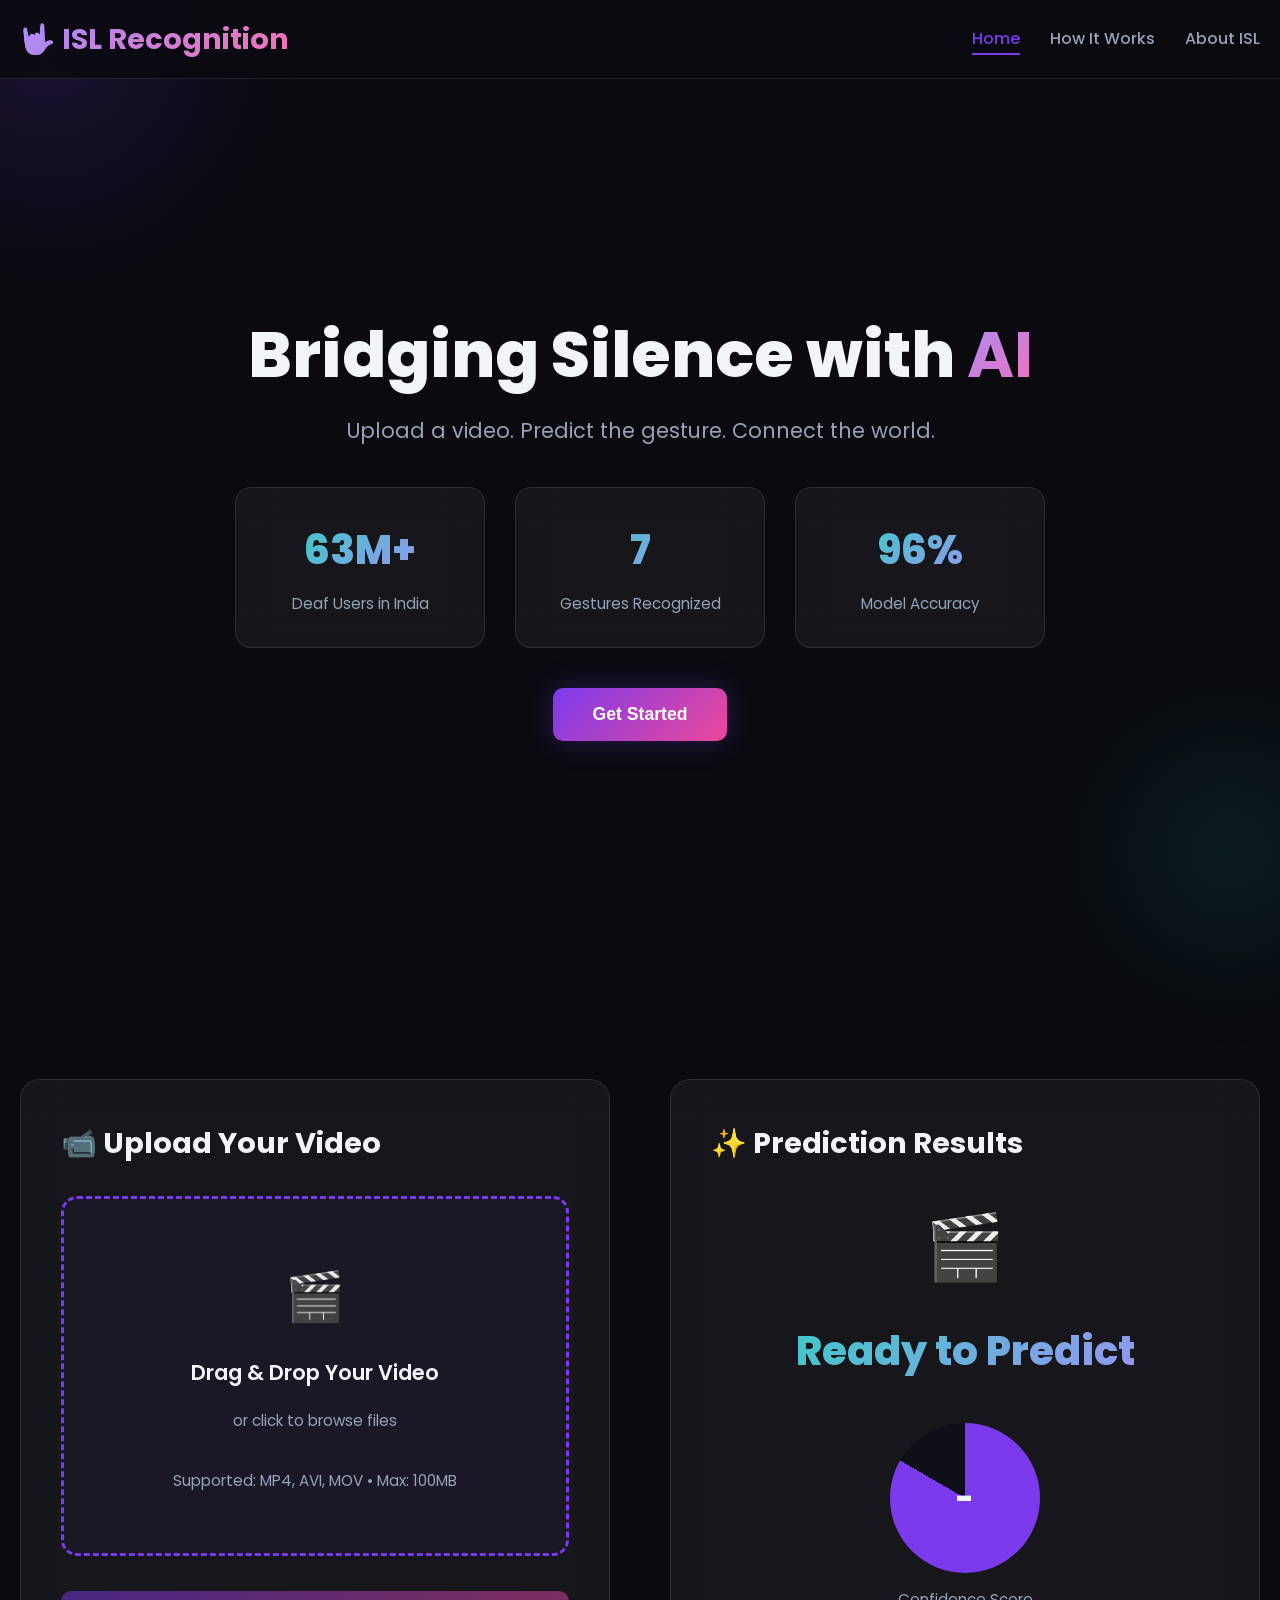
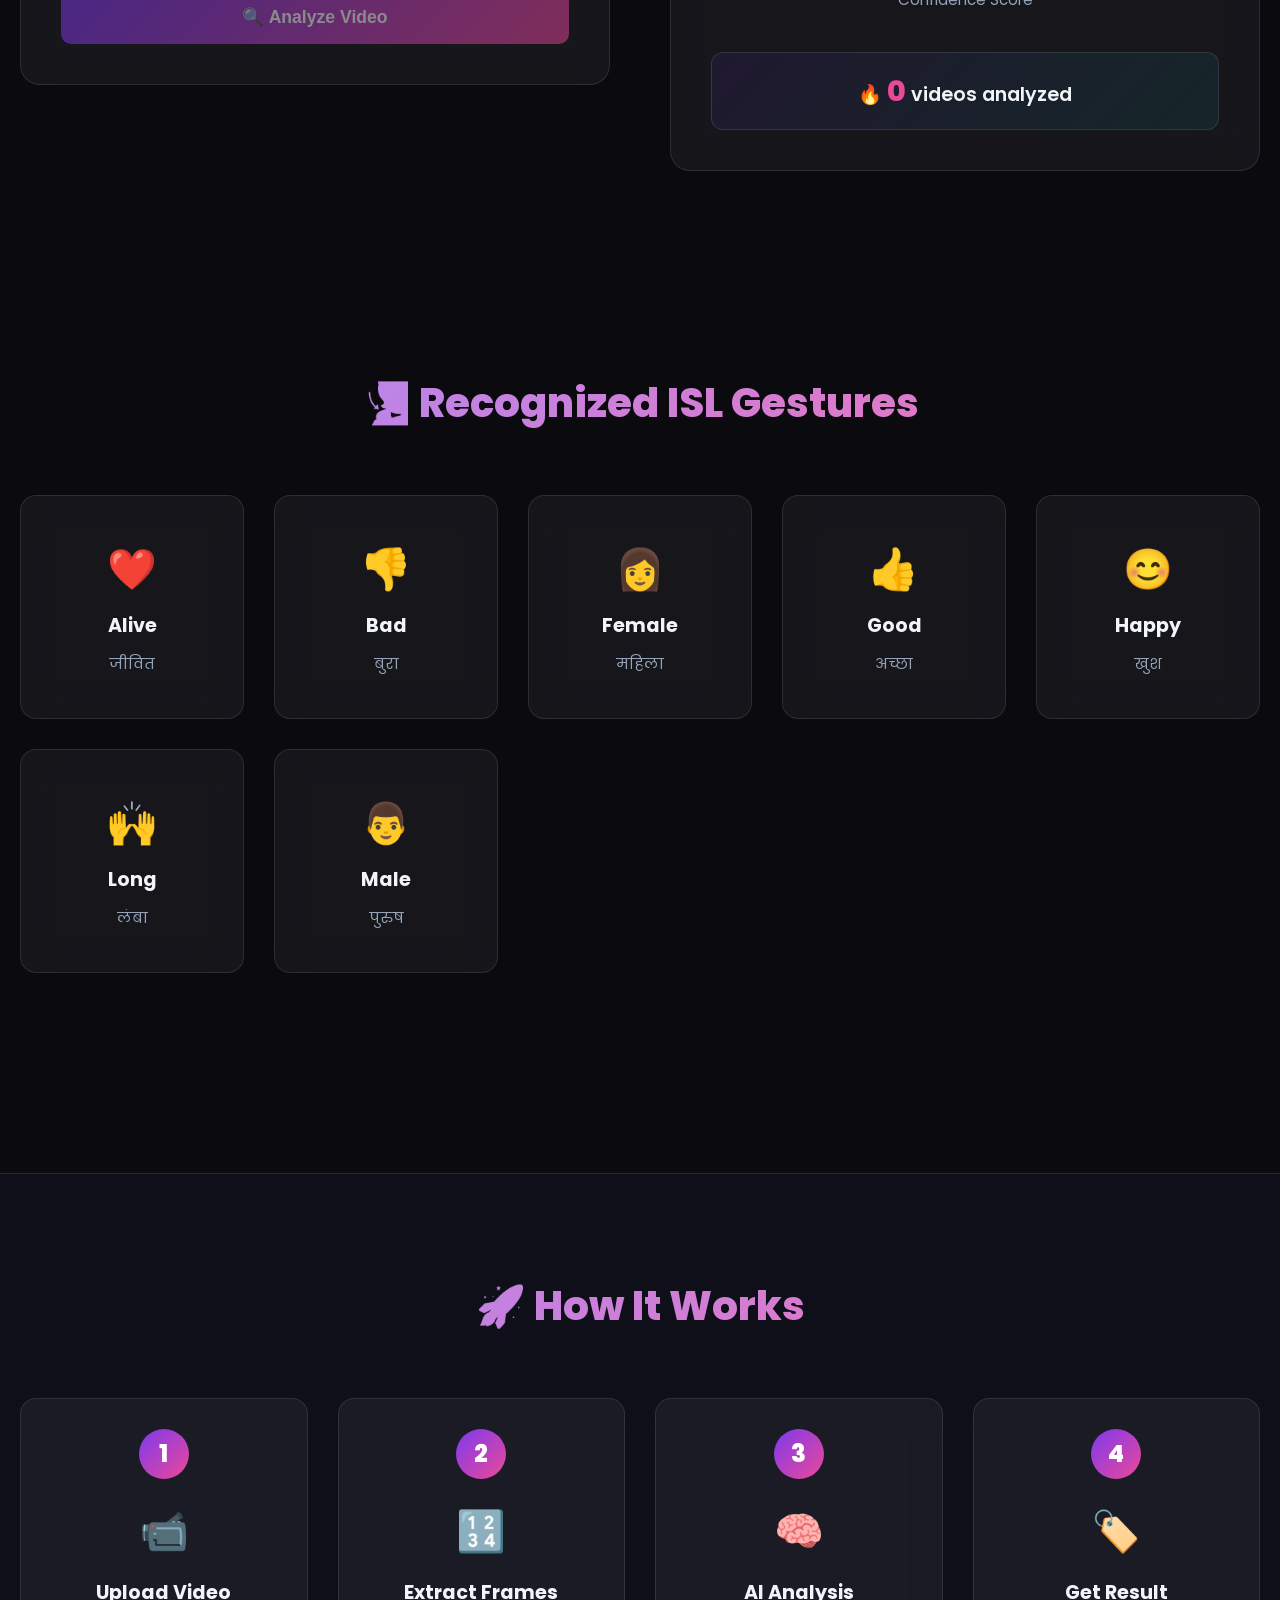
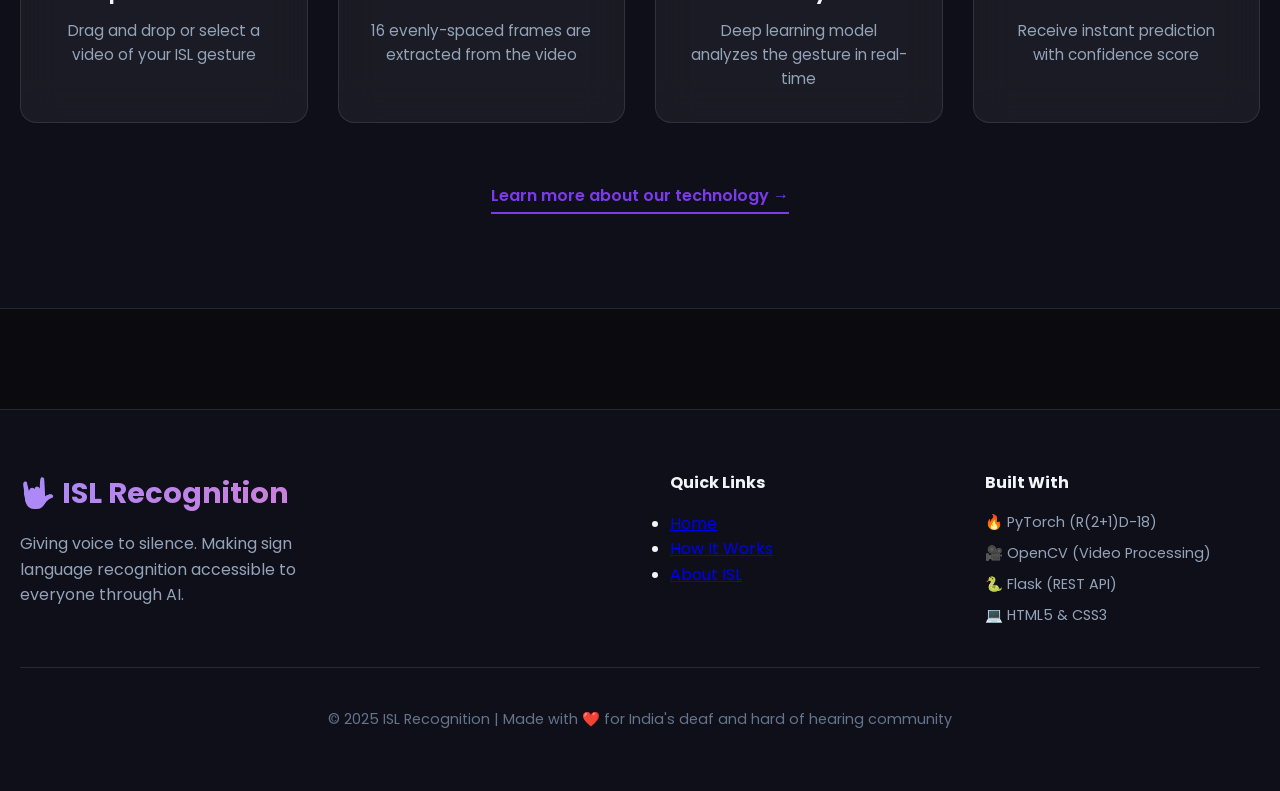
==== webapp/index.html @ 6217323d "Initial commit" ====
<!DOCTYPE html>
<html lang="en">
<head>
    <meta charset="UTF-8">
    <meta name="viewport" content="width=device-width, initial-scale=1.0">
    <title>ISL Recognition — Bridging Silence with AI</title>
    <link rel="stylesheet" href="style.css">
    <link href="https://fonts.googleapis.com/css2?family=Poppins:wght@300;400;500;600;700;800&display=swap" rel="stylesheet">
</head>
<body>
    <!-- Navigation -->
    <nav>
        <div class="nav-container">
            <div class="nav-logo">🤟 ISL Recognition</div>
            <ul class="nav-links">
                <li><a href="index.html" class="active">Home</a></li>
                <li><a href="how-it-works.html">How It Works</a></li>
                <li><a href="about.html">About ISL</a></li>
            </ul>
        </div>
    </nav>

    <main>
        <!-- Hero Section -->
        <section class="hero">
            <div class="hero-content">
                <h1>Bridging Silence with <strong>AI</strong></h1>
                <p>Upload a video. Predict the gesture. Connect the world.</p>
                
                <div class="stat-counters">
                    <div class="stat-card">
                        <div class="stat-number">63M+</div>
                        <div class="stat-label">Deaf Users in India</div>
                    </div>
                    <div class="stat-card">
                        <div class="stat-number">7</div>
                        <div class="stat-label">Gestures Recognized</div>
                    </div>
                    <div class="stat-card">
                        <div class="stat-number">96%</div>
                        <div class="stat-label">Model Accuracy</div>
                    </div>
                </div>

                <button class="hero-cta" onclick="document.querySelector('.upload-section').scrollIntoView({behavior: 'smooth'})">
                    Get Started
                </button>
            </div>
        </section>

        <!-- Upload & Prediction Section -->
        <section class="upload-section container">
            <!-- Upload Card -->
            <div class="upload-card">
                <h2>📹 Upload Your Video</h2>
                
                <div class="drop-zone" id="drop-zone">
                    <div class="drop-zone-content">
                        <div class="drop-zone-icon">🎬</div>
                        <div class="drop-zone-text">Drag & Drop Your Video</div>
                        <div class="drop-zone-subtext">or click to browse files</div>
                        <div class="drop-zone-subtext" style="margin-top: 15px; color: #94a3b8;">Supported: MP4, AVI, MOV • Max: 100MB</div>
                    </div>
                    <input type="file" id="video-upload" class="file-input" accept="video/mp4,video/avi,video/mov,video/quicktime,video/x-msvideo">
                </div>

                <video id="video-preview" class="video-preview" controls>
                    <source id="video-source" type="video/mp4">
                    Your browser does not support the video tag.
                </video>

                <div class="file-info" id="file-info" style="display: none;"></div>

                <div style="display: flex; gap: 10px; margin-top: 15px;">
                    <button id="upload-analyze-btn" class="analyze-btn" style="flex: 1;" disabled>🔍 Analyze Video</button>
                    <button id="change-video-btn" class="analyze-btn" style="flex: 1; background: linear-gradient(135deg, var(--teal), var(--pink)); display: none;" onclick="document.getElementById('video-upload').click()">📁 Change Video</button>
                </div>
            </div>

            <!-- Prediction Card -->
            <div class="prediction-card">
                <h2>✨ Prediction Results</h2>
                
                <div class="prediction-display">
                    <div class="prediction-icon" id="prediction-icon">🎬</div>
                    <div class="prediction-name" id="prediction-name">Ready to Predict</div>
                </div>

                <div class="confidence-meter">
                    <div class="confidence-circle">
                        <div class="confidence-value" id="confidence-value">-</div>
                    </div>
                    <div class="confidence-label">Confidence Score</div>
                </div>

                <div class="class-probabilities" id="class-probabilities" style="display: none;">
                    <div id="prob-bars-container"></div>
                </div>

                <div class="hit-counter">
                    🔥 <span class="hit-number" id="hit-counter">0</span> videos analyzed
                </div>

                <div class="file-info" id="frames-info" style="margin-top: 20px; border-left-color: #14b8a6; display: none;"></div>
            </div>
        </section>

        <!-- Gesture Library Section -->
        <section class="gesture-section container">
            <h2 class="section-title">🧏 Recognized ISL Gestures</h2>
            
            <div class="gesture-grid">
                <div class="gesture-card" data-gesture="alive">
                    <div class="gesture-card-content">
                        <div class="gesture-icon">❤️</div>
                        <div class="gesture-name">Alive</div>
                        <div class="gesture-hindi">जीवित</div>
                    </div>
                </div>
                
                <div class="gesture-card" data-gesture="bad">
                    <div class="gesture-card-content">
                        <div class="gesture-icon">👎</div>
                        <div class="gesture-name">Bad</div>
                        <div class="gesture-hindi">बुरा</div>
                    </div>
                </div>
                
                <div class="gesture-card" data-gesture="female">
                    <div class="gesture-card-content">
                        <div class="gesture-icon">👩</div>
                        <div class="gesture-name">Female</div>
                        <div class="gesture-hindi">महिला</div>
                    </div>
                </div>
                
                <div class="gesture-card" data-gesture="good">
                    <div class="gesture-card-content">
                        <div class="gesture-icon">👍</div>
                        <div class="gesture-name">Good</div>
                        <div class="gesture-hindi">अच्छा</div>
                    </div>
                </div>
                
                <div class="gesture-card" data-gesture="happy">
                    <div class="gesture-card-content">
                        <div class="gesture-icon">😊</div>
                        <div class="gesture-name">Happy</div>
                        <div class="gesture-hindi">खुश</div>
                    </div>
                </div>
                
                <div class="gesture-card" data-gesture="long">
                    <div class="gesture-card-content">
                        <div class="gesture-icon">🙌</div>
                        <div class="gesture-name">Long</div>
                        <div class="gesture-hindi">लंबा</div>
                    </div>
                </div>
                
                <div class="gesture-card" data-gesture="male">
                    <div class="gesture-card-content">
                        <div class="gesture-icon">👨</div>
                        <div class="gesture-name">Male</div>
                        <div class="gesture-hindi">पुरुष</div>
                    </div>
                </div>
            </div>
        </section>

        <!-- How It Works Section -->
        <section class="how-it-works container">
            <h2 class="section-title" style="margin-bottom: 60px;">🚀 How It Works</h2>
            
            <div class="steps-container">
                <div class="step">
                    <div class="step-number">1</div>
                    <div class="step-icon">📹</div>
                    <h3>Upload Video</h3>
                    <p>Drag and drop or select a video of your ISL gesture</p>
                </div>
                
                <div class="step">
                    <div class="step-number">2</div>
                    <div class="step-icon">🔢</div>
                    <h3>Extract Frames</h3>
                    <p>16 evenly-spaced frames are extracted from the video</p>
                </div>
                
                <div class="step">
                    <div class="step-number">3</div>
                    <div class="step-icon">🧠</div>
                    <h3>AI Analysis</h3>
                    <p>Deep learning model analyzes the gesture in real-time</p>
                </div>
                
                <div class="step">
                    <div class="step-number">4</div>
                    <div class="step-icon">🏷️</div>
                    <h3>Get Result</h3>
                    <p>Receive instant prediction with confidence score</p>
                </div>
            </div>

            <div style="text-align: center; margin-top: 60px;">
                <a href="how-it-works.html" style="color: var(--purple); text-decoration: none; font-weight: 600; border-bottom: 2px solid var(--purple); padding-bottom: 5px;">
                    Learn more about our technology →
                </a>
            </div>
        </section>
    </main>

    <!-- Footer -->
    <footer>
        <div class="footer-content">
            <div class="footer-brand">
                <div class="footer-logo">🤟 ISL Recognition</div>
                <div class="footer-tagline">Giving voice to silence. Making sign language recognition accessible to everyone through AI.</div>
            </div>
            
            <div class="footer-tech">
                <div class="footer-section">
                    <h4>Quick Links</h4>
                    <ul>
                        <li><a href="index.html">Home</a></li>
                        <li><a href="how-it-works.html">How It Works</a></li>
                        <li><a href="about.html">About ISL</a></li>
                    </ul>
                </div>
                
                <div class="tech-stack">
                    <h4>Built With</h4>
                    <ul>
                        <li>🔥 PyTorch (R(2+1)D-18)</li>
                        <li>🎥 OpenCV (Video Processing)</li>
                        <li>🐍 Flask (REST API)</li>
                        <li>💻 HTML5 & CSS3</li>
                    </ul>
                </div>
            </div>
        </div>
        
        <div class="footer-bottom">
            <p>© 2025 ISL Recognition | Made with ❤️ for India's deaf and hard of hearing community</p>
        </div>
    </footer>

    <!-- Toast Notification -->
    <div class="toast hidden" id="toast">
        <span id="toast-message"></span>
    </div>

    <script src="app.js"></script>
</body>
</html>
---- webapp/style.css ----
/* ============================================
   ISL Recognition — Dark Glassmorphism Design
   ============================================ */

:root {
  --bg-primary: #0a0a0f;
  --bg-secondary: #0f0f1a;
  --bg-tertiary: #1a1a2e;
  --glass: rgba(255, 255, 255, 0.05);
  --glass-border: rgba(255, 255, 255, 0.1);
  --purple: #7c3aed;
  --purple-light: #a78bfa;
  --purple-dark: #5b21b6;
  --teal: #14b8a6;
  --teal-light: #2dd4bf;
  --pink: #ec4899;
  --pink-light: #f472b6;
  --text: #f1f5f9;
  --text-muted: #94a3b8;
  --text-dim: #64748b;
  --glow-purple: 0 0 30px rgba(124, 58, 237, 0.3);
  --glow-teal: 0 0 30px rgba(20, 184, 166, 0.3);
  --glow-pink: 0 0 30px rgba(236, 72, 153, 0.3);
  --border-width: 1px;
  --border-color: rgba(255, 255, 255, 0.1);
  --transition: all 0.3s cubic-bezier(0.4, 0, 0.2, 1);
}

* {
  margin: 0;
  padding: 0;
  box-sizing: border-box;
}

html {
  scroll-behavior: smooth;
}

body {
  font-family: 'Poppins', 'Segoe UI', Roboto, sans-serif;
  background: var(--bg-primary);
  color: var(--text);
  line-height: 1.6;
  overflow-x: hidden;
}

/* ==================== Background Orbs ==================== */
body::before {
  content: '';
  position: fixed;
  width: 500px;
  height: 500px;
  background: radial-gradient(circle, rgba(124, 58, 237, 0.15) 0%, transparent 70%);
  top: -200px;
  left: -200px;
  z-index: 0;
  pointer-events: none;
  animation: float 15s ease-in-out infinite;
}

body::after {
  content: '';
  position: fixed;
  width: 400px;
  height: 400px;
  background: radial-gradient(circle, rgba(20, 184, 166, 0.1) 0%, transparent 70%);
  bottom: -150px;
  right: -150px;
  z-index: 0;
  pointer-events: none;
  animation: float 20s ease-in-out infinite reverse;
}

/* ==================== Animations ==================== */
@keyframes float {
  0%, 100% { transform: translate(0, 0); }
  50% { transform: translate(30px, -30px); }
}

@keyframes fadeInUp {
  from {
    opacity: 0;
    transform: translateY(30px);
  }
  to {
    opacity: 1;
    transform: translateY(0);
  }
}

@keyframes slideInLeft {
  from {
    opacity: 0;
    transform: translateX(-50px);
  }
  to {
    opacity: 1;
    transform: translateX(0);
  }
}

@keyframes slideInRight {
  from {
    opacity: 0;
    transform: translateX(50px);
  }
  to {
    opacity: 1;
    transform: translateX(0);
  }
}

@keyframes pulse {
  0%, 100% { opacity: 1; }
  50% { opacity: 0.6; }
}

@keyframes glow {
  0%, 100% { box-shadow: var(--glow-purple); }
  50% { box-shadow: var(--glow-teal); }
}

@keyframes bounce {
  0%, 100% { transform: translateY(0); }
  50% { transform: translateY(-10px); }
}

@keyframes countUp {
  from { transform: scale(0.8); opacity: 0; }
  to { transform: scale(1); opacity: 1; }
}

/* ==================== Containers ==================== */
.container {
  max-width: 1400px;
  margin: 0 auto;
  padding: 0 20px;
  position: relative;
  z-index: 1;
}

main {
  position: relative;
  z-index: 1;
}

/* ==================== Navbar ==================== */
nav {
  position: sticky;
  top: 0;
  background: rgba(10, 10, 15, 0.8);
  backdrop-filter: blur(20px);
  border-bottom: 1px solid var(--border-color);
  z-index: 100;
  animation: slideInDown 0.6s ease-out;
}

@keyframes slideInDown {
  from {
    opacity: 0;
    transform: translateY(-20px);
  }
  to {
    opacity: 1;
    transform: translateY(0);
  }
}

.nav-container {
  display: flex;
  justify-content: space-between;
  align-items: center;
  padding: 1rem 0;
  max-width: 1400px;
  margin: 0 auto;
  padding-left: 20px;
  padding-right: 20px;
}

.nav-logo {
  font-size: 1.8rem;
  font-weight: 700;
  background: linear-gradient(135deg, var(--purple-light), var(--pink-light));
  -webkit-background-clip: text;
  -webkit-text-fill-color: transparent;
  background-clip: text;
  display: flex;
  align-items: center;
  gap: 10px;
  cursor: pointer;
}

.nav-links {
  display: flex;
  list-style: none;
  gap: 30px;
}

.nav-links a {
  color: var(--text-muted);
  text-decoration: none;
  font-weight: 500;
  transition: var(--transition);
  position: relative;
}

.nav-links a:hover,
.nav-links a.active {
  color: var(--purple);
}

.nav-links a::after {
  content: '';
  position: absolute;
  bottom: -5px;
  left: 0;
  width: 0;
  height: 2px;
  background: var(--purple);
  transition: width 0.3s ease;
}

.nav-links a:hover::after,
.nav-links a.active::after {
  width: 100%;
}

/* ==================== Hero Section ==================== */
.hero {
  min-height: 100vh;
  display: flex;
  flex-direction: column;
  justify-content: center;
  align-items: center;
  text-align: center;
  padding: 80px 20px;
  gap: 60px;
}

.hero-content {
  animation: fadeInUp 0.8s ease-out;
}

.hero h1 {
  font-size: 4rem;
  font-weight: 800;
  margin-bottom: 20px;
  line-height: 1.2;
}

.hero h1 strong {
  background: linear-gradient(135deg, var(--purple-light), var(--pink-light));
  -webkit-background-clip: text;
  -webkit-text-fill-color: transparent;
  background-clip: text;
}

.hero p {
  font-size: 1.3rem;
  color: var(--text-muted);
  margin-bottom: 40px;
  max-width: 600px;
  margin-left: auto;
  margin-right: auto;
}

.stat-counters {
  display: grid;
  grid-template-columns: repeat(auto-fit, minmax(250px, 1fr));
  gap: 30px;
  margin-bottom: 40px;
  max-width: 900px;
  margin-left: auto;
  margin-right: auto;
}

.stat-card {
  background: var(--glass);
  backdrop-filter: blur(20px);
  border: var(--border-width) solid var(--border-color);
  border-radius: 16px;
  padding: 30px;
  text-align: center;
  transition: var(--transition);
}

.stat-card:hover {
  border-color: var(--purple);
  box-shadow: var(--glow-purple);
  transform: translateY(-5px);
}

.stat-number {
  font-size: 2.5rem;
  font-weight: 800;
  background: linear-gradient(135deg, var(--teal-light), var(--purple-light));
  -webkit-background-clip: text;
  -webkit-text-fill-color: transparent;
  background-clip: text;
  margin-bottom: 10px;
}

.stat-label {
  color: var(--text-muted);
  font-size: 0.95rem;
}

.hero-cta {
  display: inline-block;
  background: linear-gradient(135deg, var(--purple), var(--pink));
  color: white;
  padding: 1rem 2.5rem;
  border-radius: 10px;
  border: none;
  font-size: 1.1rem;
  font-weight: 600;
  cursor: pointer;
  transition: var(--transition);
  box-shadow: var(--glow-purple);
}

.hero-cta:hover {
  transform: scale(1.1);
  box-shadow: 0 0 50px rgba(124, 58, 237, 0.5);
}

/* ==================== Upload Section ==================== */
.upload-section {
  display: grid;
  grid-template-columns: 1fr 1fr;
  gap: 60px;
  align-items: start;
  padding: 100px 20px;
}

.upload-card,
.prediction-card {
  background: var(--glass);
  backdrop-filter: blur(20px);
  border: var(--border-width) solid var(--border-color);
  border-radius: 20px;
  padding: 40px;
  transition: var(--transition);
  animation: fadeInUp 0.8s ease-out;
}

.upload-card:hover {
  border-color: var(--purple);
  box-shadow: var(--glow-purple);
}

.upload-card h2 {
  font-size: 1.8rem;
  margin-bottom: 30px;
  color: var(--text);
}

.drop-zone {
  border: 3px dashed var(--purple);
  border-radius: 16px;
  padding: 60px;
  text-align: center;
  cursor: pointer;
  transition: var(--transition);
  background: rgba(124, 58, 237, 0.05);
}

.drop-zone:hover {
  border-color: var(--teal);
  background: rgba(20, 184, 166, 0.05);
  box-shadow: var(--glow-teal);
}

.drop-zone.drag-over {
  border-color: var(--teal);
  background: rgba(20, 184, 166, 0.1);
  box-shadow: var(--glow-teal);
}

.drop-zone-content {
  display: flex;
  flex-direction: column;
  align-items: center;
  gap: 20px;
}

.drop-zone-icon {
  font-size: 3rem;
  animation: bounce 2s infinite;
}

.drop-zone-text {
  font-size: 1.3rem;
  font-weight: 600;
}

.drop-zone-subtext {
  color: var(--text-muted);
  font-size: 0.95rem;
}

.file-input {
  display: none;
}

.video-preview {
  width: 100%;
  border-radius: 12px;
  margin-top: 20px;
  margin-bottom: 20px;
  height: auto;
  display: none;
  background: #000;
  border: 1px solid var(--border-color);
  box-shadow: var(--glow-teal);
  animation: fadeInUp 0.5s ease-out;
}

.file-info {
  background: rgba(124, 58, 237, 0.1);
  border-left: 3px solid var(--purple);
  padding: 15px;
  border-radius: 8px;
  margin-top: 20px;
  color: var(--text-muted);
  font-size: 0.95rem;
}

.analyze-btn {
  width: 100%;
  padding: 1rem;
  background: linear-gradient(135deg, var(--purple), var(--pink));
  color: white;
  border: none;
  border-radius: 10px;
  font-size: 1.1rem;
  font-weight: 600;
  cursor: pointer;
  margin-top: 20px;
  transition: var(--transition);
}

.analyze-btn:hover:not(:disabled) {
  transform: scale(1.02);
  box-shadow: var(--glow-purple);
}

.analyze-btn:disabled {
  opacity: 0.5;
  cursor: not-allowed;
}

/* ==================== Prediction Card ==================== */
.prediction-card:hover {
  border-color: var(--teal);
  box-shadow: var(--glow-teal);
}

.prediction-card h2 {
  font-size: 1.8rem;
  margin-bottom: 30px;
  color: var(--text);
}

.prediction-display {
  text-align: center;
  margin-bottom: 40px;
}

.prediction-icon {
  font-size: 4rem;
  margin-bottom: 20px;
  animation: bounce 2s infinite;
}

.prediction-name {
  font-size: 2.5rem;
  font-weight: 800;
  background: linear-gradient(135deg, var(--teal-light), var(--purple-light));
  -webkit-background-clip: text;
  -webkit-text-fill-color: transparent;
  background-clip: text;
  margin-bottom: 30px;
}

.confidence-meter {
  display: flex;
  flex-direction: column;
  align-items: center;
  margin-bottom: 40px;
}

.confidence-circle {
  width: 150px;
  height: 150px;
  border-radius: 50%;
  background: conic-gradient(var(--purple) 0deg, var(--purple) 300deg, var(--bg-secondary) 300deg);
  display: flex;
  align-items: center;
  justify-content: center;
  margin-bottom: 15px;
  position: relative;
}

.confidence-value {
  font-size: 2rem;
  font-weight: 800;
  color: var(--text);
}

.confidence-label {
  color: var(--text-muted);
  font-size: 0.95rem;
}

.class-probabilities {
  background: rgba(124, 58, 237, 0.05);
  border-left: 3px solid var(--teal);
  border-radius: 12px;
  padding: 20px;
  margin-bottom: 20px;
}

.class-prob-label {
  display: flex;
  justify-content: space-between;
  margin-bottom: 8px;
  font-size: 0.9rem;
}

.class-prob-label-name {
  font-weight: 600;
}

.class-prob-label-value {
  color: var(--purple-light);
  font-weight: 700;
}

.class-prob-bar {
  width: 100%;
  height: 6px;
  background: var(--bg-secondary);
  border-radius: 3px;
  overflow: hidden;
  margin-bottom: 15px;
}

.class-prob-bar:last-child {
  margin-bottom: 0;
}

.class-prob-fill {
  height: 100%;
  background: linear-gradient(90deg, var(--purple), var(--pink));
  border-radius: 3px;
  transition: width 0.6s cubic-bezier(0.4, 0, 0.2, 1);
}

.hit-counter {
  background: linear-gradient(135deg, rgba(124, 58, 237, 0.1), rgba(20, 184, 166, 0.1));
  border: 1px solid var(--border-color);
  border-radius: 12px;
  padding: 15px;
  text-align: center;
  font-size: 1.2rem;
  font-weight: 600;
  animation: countUp 0.6s ease-out;
}

.hit-number {
  color: var(--pink);
  font-size: 1.8rem;
  font-weight: 800;
}

/* ==================== Gesture Library ==================== */
.gesture-section {
  padding: 100px 20px;
}

.section-title {
  font-size: 2.5rem;
  font-weight: 800;
  text-align: center;
  margin-bottom: 60px;
  background: linear-gradient(135deg, var(--purple-light), var(--pink-light));
  -webkit-background-clip: text;
  -webkit-text-fill-color: transparent;
  background-clip: text;
}

.gesture-grid {
  display: grid;
  grid-template-columns: repeat(auto-fit, minmax(200px, 1fr));
  gap: 30px;
  margin-bottom: 100px;
}

.gesture-card {
  background: var(--glass);
  backdrop-filter: blur(20px);
  border: var(--border-width) solid var(--border-color);
  border-radius: 16px;
  padding: 30px;
  text-align: center;
  cursor: pointer;
  transition: var(--transition);
  position: relative;
  overflow: hidden;
  aspect-ratio: 1;
  display: flex;
  flex-direction: column;
  justify-content: center;
  align-items: center;
}

.gesture-card::before {
  content: '';
  position: absolute;
  inset: 0;
  background: linear-gradient(135deg, rgba(124, 58, 237, 0.1), rgba(20, 184, 166, 0.1));
  opacity: 0;
  transition: opacity 0.3s ease;
  z-index: 0;
}

.gesture-card:hover {
  border-color: var(--purple);
  box-shadow: var(--glow-purple);
  transform: translateY(-10px);
}

.gesture-card:hover::before {
  opacity: 1;
}

.gesture-card-content {
  position: relative;
  z-index: 1;
  display: flex;
  flex-direction: column;
  gap: 10px;
}

.gesture-icon {
  font-size: 2.5rem;
}

.gesture-name {
  font-size: 1.2rem;
  font-weight: 700;
}

.gesture-hindi {
  font-size: 0.95rem;
  color: var(--text-muted);
}

.gesture-card.active {
  border-color: var(--teal);
  box-shadow: var(--glow-teal);
  background: rgba(20, 184, 166, 0.1);
}

/* ==================== How It Works Section ==================== */
.how-it-works {
  padding: 100px 20px;
  background: var(--bg-secondary);
  border-top: 1px solid var(--border-color);
  border-bottom: 1px solid var(--border-color);
}

.steps-container {
  display: grid;
  grid-template-columns: repeat(auto-fit, minmax(250px, 1fr));
  gap: 30px;
}

.step {
  background: var(--glass);
  backdrop-filter: blur(20px);
  border: var(--border-width) solid var(--border-color);
  border-radius: 16px;
  padding: 30px;
  text-align: center;
  transition: var(--transition);
  position: relative;
}

.step:hover {
  border-color: var(--teal);
  box-shadow: var(--glow-teal);
  transform: translateY(-5px);
}

.step-number {
  width: 50px;
  height: 50px;
  background: linear-gradient(135deg, var(--purple), var(--pink));
  color: white;
  border-radius: 50%;
  display: flex;
  align-items: center;
  justify-content: center;
  font-size: 1.5rem;
  font-weight: 800;
  margin: 0 auto 20px;
}

.step-icon {
  font-size: 2.5rem;
  margin-bottom: 15px;
}

.step h3 {
  font-size: 1.2rem;
  margin-bottom: 10px;
}

.step p {
  color: var(--text-muted);
  font-size: 0.95rem;
}

/* ==================== Footer ==================== */
footer {
  background: var(--bg-secondary);
  border-top: 1px solid var(--border-color);
  padding: 60px 20px;
  margin-top: 100px;
}

.footer-content {
  display: grid;
  grid-template-columns: 1fr 1fr;
  gap: 60px;
  margin-bottom: 40px;
  max-width: 1400px;
  margin-left: auto;
  margin-right: auto;
}

.footer-brand {
  display: flex;
  flex-direction: column;
  gap: 15px;
}

.footer-logo {
  font-size: 1.8rem;
  font-weight: 700;
  background: linear-gradient(135deg, var(--purple-light), var(--pink-light));
  -webkit-background-clip: text;
  -webkit-text-fill-color: transparent;
  background-clip: text;
}

.footer-tagline {
  color: var(--text-muted);
  font-size: 1rem;
  line-height: 1.6;
  max-width: 300px;
}

.footer-links {
  display: flex;
  flex-direction: column;
  gap: 20px;
}

.footer-section h4 {
  font-size: 1rem;
  margin-bottom: 15px;
  color: var(--text);
}

.footer-links ul {
  list-style: none;
  display: flex;
  flex-direction: column;
  gap: 10px;
}

.footer-links a {
  color: var(--text-muted);
  text-decoration: none;
  transition: var(--transition);
}

.footer-links a:hover {
  color: var(--purple);
}

.footer-tech {
  display: grid;
  grid-template-columns: 1fr 1fr;
  gap: 40px;
}

.tech-stack h4 {
  font-size: 1rem;
  margin-bottom: 15px;
}

.tech-stack ul {
  list-style: none;
  display: flex;
  flex-direction: column;
  gap: 8px;
}

.tech-stack li {
  color: var(--text-muted);
  font-size: 0.9rem;
}

.footer-bottom {
  max-width: 1400px;
  margin: 0 auto;
  padding-top: 40px;
  border-top: 1px solid var(--border-color);
  text-align: center;
  color: var(--text-dim);
  font-size: 0.9rem;
}

/* ==================== Toast ==================== */
.toast {
  position: fixed;
  bottom: 30px;
  right: 30px;
  background: linear-gradient(135deg, var(--purple), var(--pink));
  color: white;
  padding: 16px 24px;
  border-radius: 10px;
  box-shadow: var(--glow-purple);
  z-index: 1000;
  animation: slideInRight 0.3s ease-out;
}

.toast.hidden {
  display: none;
}

/* ==================== Responsive Design ==================== */
@media (max-width: 768px) {
  .nav-links {
    display: none;
  }

  .hero {
    min-height: 70vh;
    padding: 40px 20px;
  }

  .hero h1 {
    font-size: 2.5rem;
  }

  .hero p {
    font-size: 1.1rem;
  }

  .stat-counters {
    grid-template-columns: 1fr;
  }

  .upload-section {
    grid-template-columns: 1fr;
    gap: 40px;
    padding: 60px 20px;
  }

  .drop-zone {
    padding: 40px;
  }

  .gesture-grid {
    grid-template-columns: repeat(auto-fit, minmax(150px, 1fr));
    gap: 20px;
  }

  .section-title {
    font-size: 1.8rem;
    margin-bottom: 40px;
  }

  .footer-content {
    grid-template-columns: 1fr;
    gap: 40px;
  }

  .footer-tech {
    grid-template-columns: 1fr;
  }

  .toast {
    bottom: 20px;
    right: 20px;
    left: 20px;
  }
}

@media (max-width: 480px) {
  .hero h1 {
    font-size: 1.8rem;
  }

  .hero p {
    font-size: 1rem;
  }

  .stat-number {
    font-size: 1.8rem;
  }

  .upload-card h2,
  .prediction-card h2 {
    font-size: 1.3rem;
  }

  .drop-zone {
    padding: 30px;
  }

  .drop-zone-icon {
    font-size: 2rem;
  }

  .gesture-grid {
    grid-template-columns: repeat(2, 1fr);
  }

  .prediction-name {
    font-size: 1.8rem;
  }
}
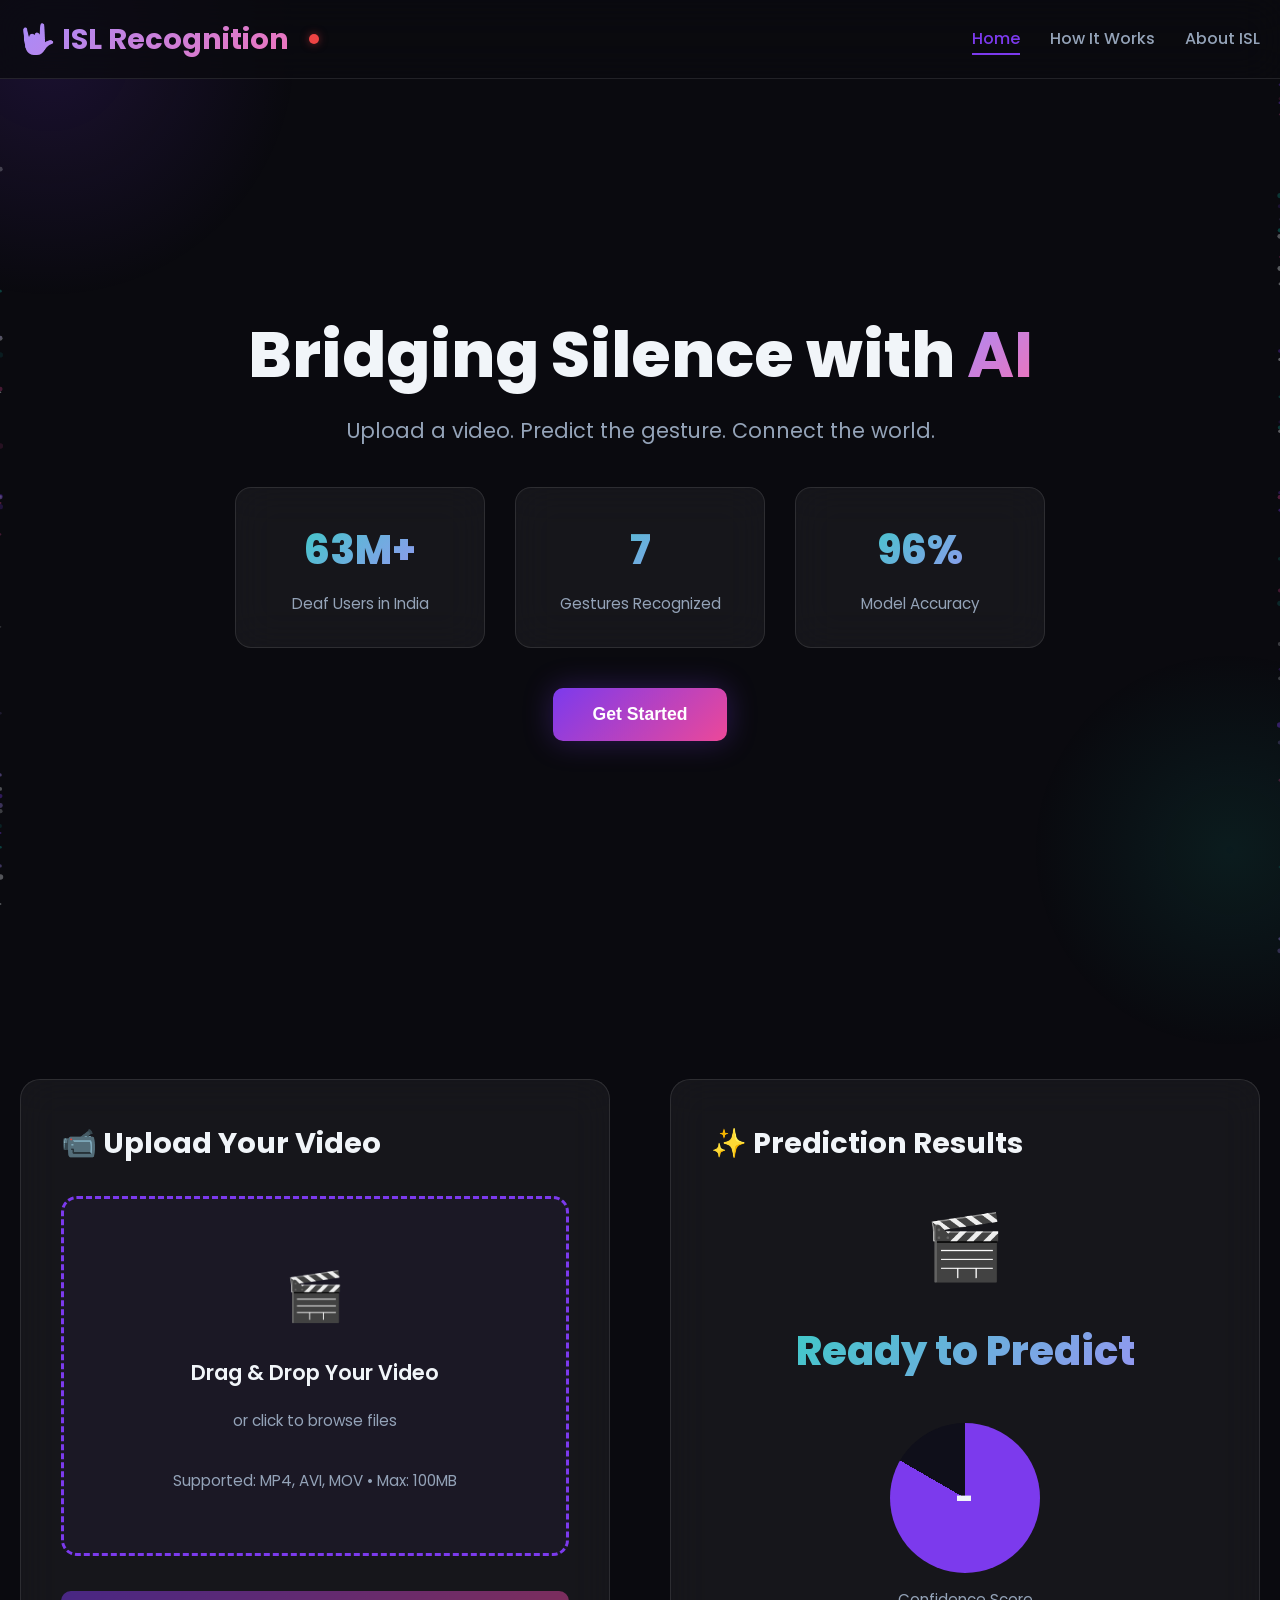
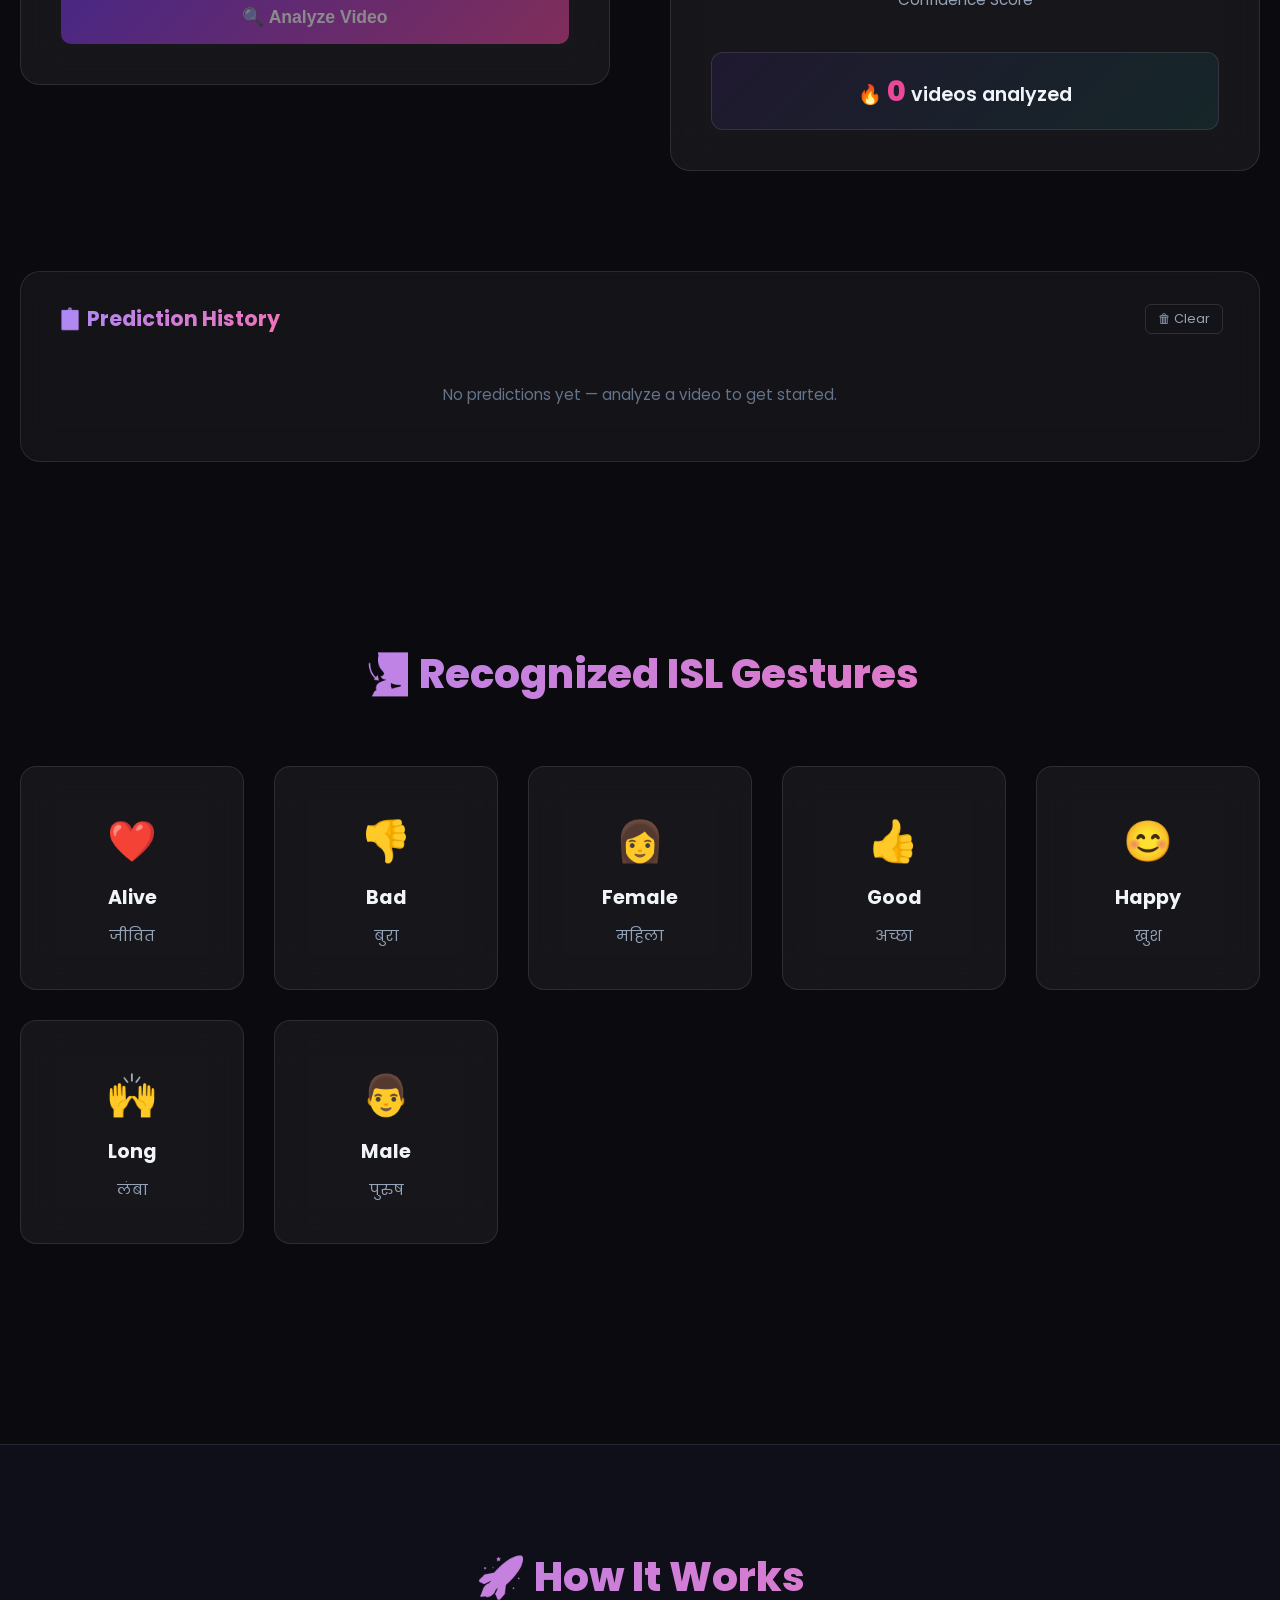
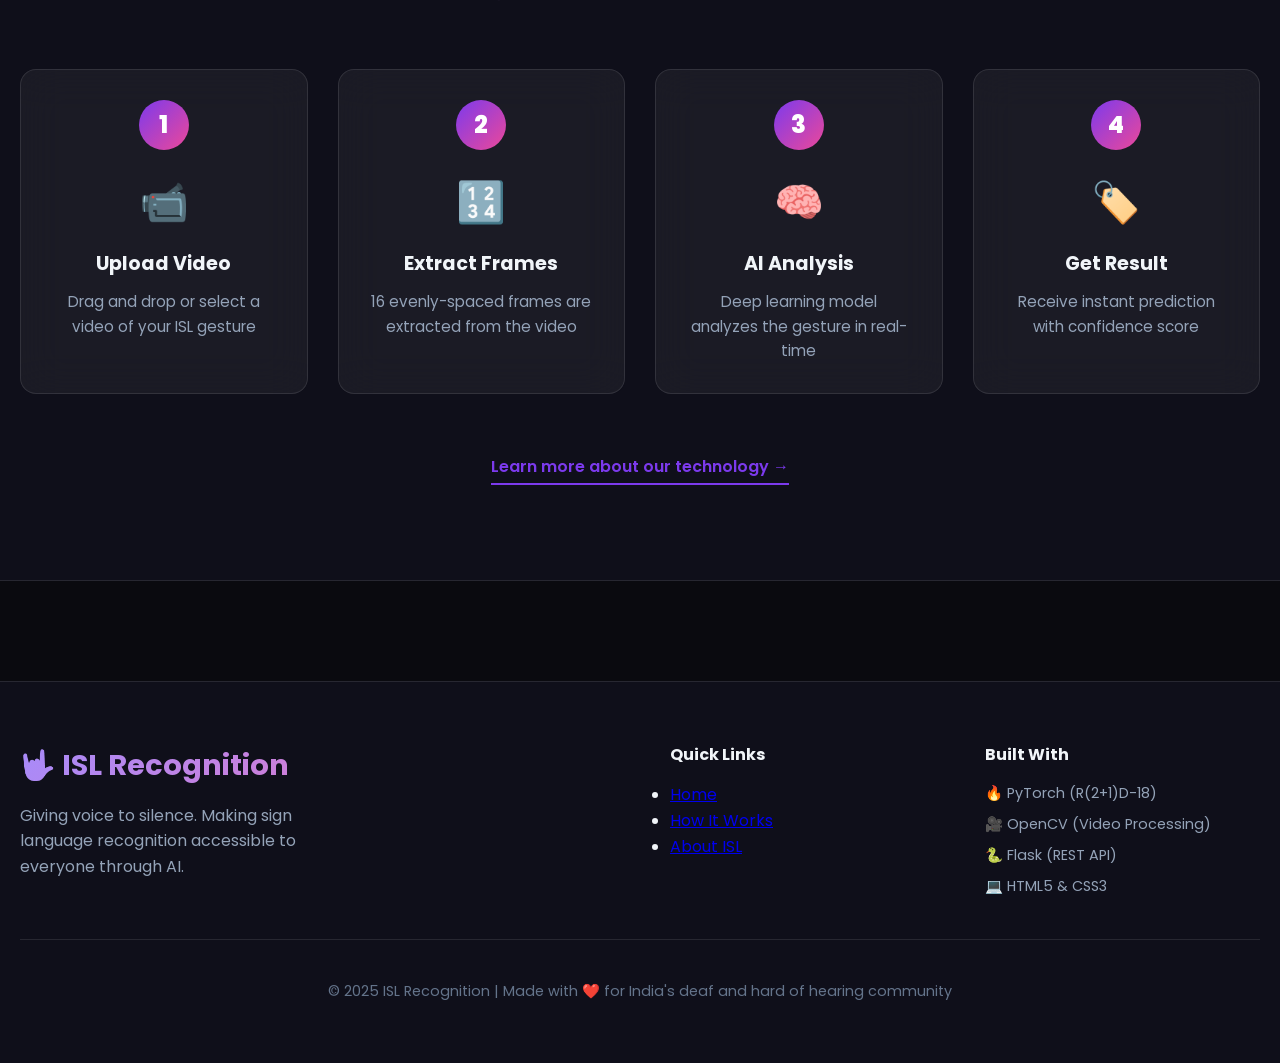
==== commit d0f516d2: "Added the final feature of project" ====
--- a/webapp/index.html
+++ b/webapp/index.html
@@ -65,7 +65,6 @@
                 </div>
 
                 <video id="video-preview" class="video-preview" controls>
-                    <source id="video-source" type="video/mp4">
                     Your browser does not support the video tag.
                 </video>
 
@@ -251,5 +250,7 @@
     </div>
 
     <script src="app.js"></script>
+    <link rel="stylesheet" href="enhancements.css">
+    <script src="enhancements.js"></script>
 </body>
 </html>
--- a/webapp/enhancements.css
+++ b/webapp/enhancements.css
@@ -0,0 +1,251 @@
+/* ============================================================
+   ISL Recognition — Enhancements (additive only, no overrides)
+   ============================================================ */
+
+/* ── 1. Server Status Dot ─────────────────────────────────── */
+.server-status-dot {
+  width: 10px;
+  height: 10px;
+  border-radius: 50%;
+  display: inline-block;
+  margin-left: 10px;
+  vertical-align: middle;
+  flex-shrink: 0;
+  position: relative;
+  cursor: default;
+  transition: background 0.4s ease, box-shadow 0.4s ease;
+}
+
+.server-status-dot::after {
+  content: attr(data-tip);
+  position: absolute;
+  left: 50%;
+  top: calc(100% + 8px);
+  transform: translateX(-50%);
+  background: rgba(15, 15, 26, 0.95);
+  border: 1px solid rgba(255,255,255,0.12);
+  color: #f1f5f9;
+  font-size: 0.72rem;
+  font-family: 'Poppins', sans-serif;
+  white-space: nowrap;
+  padding: 5px 10px;
+  border-radius: 6px;
+  pointer-events: none;
+  opacity: 0;
+  transition: opacity 0.2s ease;
+  z-index: 200;
+}
+
+.server-status-dot:hover::after {
+  opacity: 1;
+}
+
+.server-status-dot.checking {
+  background: #f59e0b;
+  animation: status-blink 1s ease-in-out infinite;
+}
+
+.server-status-dot.online {
+  background: #22c55e;
+  box-shadow: 0 0 10px rgba(34, 197, 94, 0.7);
+}
+
+.server-status-dot.offline {
+  background: #ef4444;
+  box-shadow: 0 0 8px rgba(239, 68, 68, 0.5);
+}
+
+@keyframes status-blink {
+  0%, 100% { opacity: 1; }
+  50%       { opacity: 0.3; }
+}
+
+/* ── 2. Stat Counter (numbers start hidden until animation) ── */
+.stat-number[data-target] {
+  transition: none;
+}
+
+/* ── 3. Analyzing Spinner ─────────────────────────────────── */
+.prediction-card {
+  transition: box-shadow 0.4s ease;
+}
+
+.prediction-card.analyzing {
+  animation: analyzing-ring 0.8s ease-in-out infinite alternate;
+}
+
+@keyframes analyzing-ring {
+  0%   { box-shadow: 0 0 0 2px rgba(124,58,237,0.4), 0 0 40px rgba(124,58,237,0.15); }
+  100% { box-shadow: 0 0 0 3px rgba(236,72,153,0.7), 0 0 60px rgba(236,72,153,0.2); }
+}
+
+/* ── 4. Prediction History Panel ──────────────────────────── */
+#pred-history {
+  max-width: 1400px;
+  margin: 0 auto;
+  padding: 0 20px 80px;
+  position: relative;
+  z-index: 1;
+}
+
+.pred-history-inner {
+  background: rgba(255,255,255,0.04);
+  backdrop-filter: blur(20px);
+  border: 1px solid rgba(255,255,255,0.1);
+  border-radius: 20px;
+  padding: 30px 36px;
+}
+
+.pred-history-header {
+  display: flex;
+  justify-content: space-between;
+  align-items: center;
+  margin-bottom: 24px;
+}
+
+.pred-history-header h3 {
+  font-size: 1.3rem;
+  font-weight: 700;
+  background: linear-gradient(135deg, #a78bfa, #f472b6);
+  -webkit-background-clip: text;
+  -webkit-text-fill-color: transparent;
+  background-clip: text;
+}
+
+.pred-history-clear {
+  background: none;
+  border: 1px solid rgba(255,255,255,0.12);
+  color: #94a3b8;
+  font-size: 0.8rem;
+  padding: 5px 12px;
+  border-radius: 6px;
+  cursor: pointer;
+  font-family: 'Poppins', sans-serif;
+  transition: all 0.25s ease;
+}
+
+.pred-history-clear:hover {
+  border-color: #ef4444;
+  color: #ef4444;
+}
+
+.pred-history-empty {
+  text-align: center;
+  color: #64748b;
+  font-size: 0.95rem;
+  padding: 24px 0;
+}
+
+.pred-history-list {
+  display: flex;
+  flex-direction: column;
+  gap: 12px;
+}
+
+.pred-history-item {
+  display: grid;
+  grid-template-columns: 48px 1fr auto;
+  align-items: center;
+  gap: 16px;
+  background: rgba(255,255,255,0.03);
+  border: 1px solid rgba(255,255,255,0.07);
+  border-radius: 12px;
+  padding: 14px 18px;
+  animation: history-slide-in 0.35s ease-out;
+}
+
+@keyframes history-slide-in {
+  from { opacity: 0; transform: translateY(-8px); }
+  to   { opacity: 1; transform: translateY(0); }
+}
+
+.pred-history-emoji {
+  font-size: 1.8rem;
+  text-align: center;
+  line-height: 1;
+}
+
+.pred-history-info {
+  display: flex;
+  flex-direction: column;
+  gap: 6px;
+  min-width: 0;
+}
+
+.pred-history-name {
+  font-weight: 700;
+  font-size: 1rem;
+  color: #f1f5f9;
+  text-transform: uppercase;
+  letter-spacing: 0.04em;
+}
+
+.pred-history-conf-track {
+  height: 5px;
+  background: rgba(255,255,255,0.08);
+  border-radius: 3px;
+  overflow: hidden;
+}
+
+.pred-history-conf-fill {
+  height: 100%;
+  border-radius: 3px;
+  background: linear-gradient(90deg, #7c3aed, #ec4899);
+  transition: width 0.6s ease;
+}
+
+.pred-history-time {
+  color: #64748b;
+  font-size: 0.78rem;
+  white-space: nowrap;
+}
+
+/* ── 5. Copy Result Button ────────────────────────────────── */
+#copy-result-btn {
+  display: none;
+  width: 100%;
+  padding: 0.7rem;
+  margin-top: 14px;
+  background: rgba(124,58,237,0.12);
+  border: 1px solid rgba(124,58,237,0.35);
+  color: #a78bfa;
+  border-radius: 10px;
+  font-size: 0.9rem;
+  font-weight: 600;
+  font-family: 'Poppins', sans-serif;
+  cursor: pointer;
+  transition: all 0.25s ease;
+  letter-spacing: 0.02em;
+}
+
+#copy-result-btn:hover {
+  background: rgba(124,58,237,0.25);
+  border-color: #7c3aed;
+  color: #fff;
+}
+
+#copy-result-btn.copied {
+  background: rgba(20,184,166,0.15);
+  border-color: rgba(20,184,166,0.5);
+  color: #2dd4bf;
+}
+
+/* ── 6. Particle Canvas ───────────────────────────────────── */
+#particle-canvas {
+  position: absolute;
+  inset: 0;
+  width: 100%;
+  height: 100%;
+  pointer-events: none;
+  z-index: 0;
+  opacity: 0.55;
+}
+
+.hero {
+  position: relative;
+}
+
+.hero-content {
+  position: relative;
+  z-index: 1;
+}
